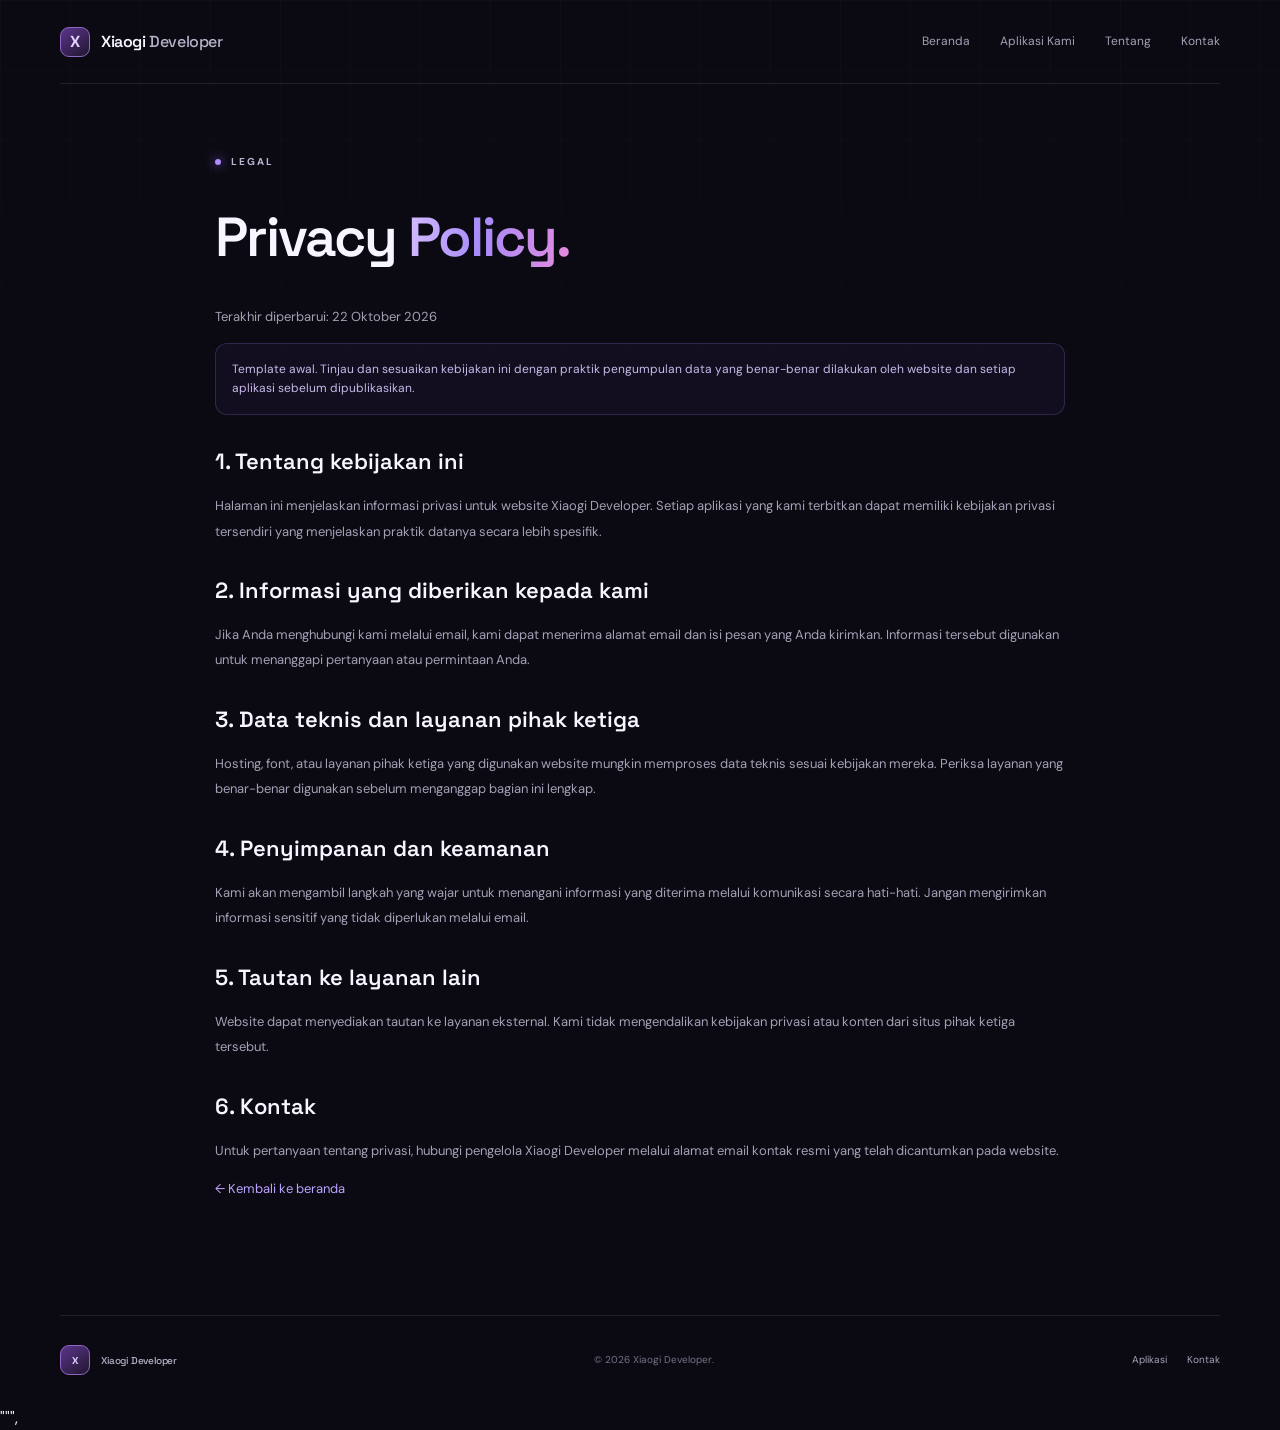
==== privacy.html @ 88ca8ba4 "Add privacy policy page for Xiaogi Developer This file contains the privacy policy for Xiaogi Develo" ====
<!doctype html>
<html lang="id"><head><meta charset="utf-8"><meta name="viewport" content="width=device-width,initial-scale=1"><meta name="theme-color" content="#0b0a12"><title>Privacy Policy — Xiaogi Developer</title><link href="https://fonts.googleapis.com/css2?family=DM+Sans:wght@400;500;600;700&family=Space+Grotesk:wght@400;500;600;700&display=swap" rel="stylesheet"><link rel="stylesheet" href="style.css"><style>.policy{padding:70px 0 100px;max-width:850px}.policy h1{font:600 clamp(38px,5vw,55px)/1.1 "Space Grotesk";letter-spacing:-2px}.policy h2{font:600 22px "Space Grotesk";margin-top:32px}.policy p{font-size:13px;color:var(--muted);line-height:1.95}.notice{padding:16px;border:1px solid #a78bfa33;border-radius:12px;color:#c8b9e9;font-size:12px;background:#8b5cf60f}</style></head>
<body><header class="site-header"><a class="brand" href="index.html"><span class="brand-mark">X</span><span>Xiaogi <b>Developer</b></span></a><nav class="nav-links"><a href="index.html#home">Beranda</a><a href="index.html#apps">Aplikasi Kami</a><a href="index.html#about">Tentang</a><a href="index.html#contact">Kontak</a></nav></header>
<main class="section-wrap policy"><div class="eyebrow"><i></i> LEGAL</div><h1>Privacy <span class="gradient">Policy.</span></h1><p>Terakhir diperbarui: 22 Oktober 2026</p><div class="notice">Template awal. Tinjau dan sesuaikan kebijakan ini dengan praktik pengumpulan data yang benar-benar dilakukan oleh website dan setiap aplikasi sebelum dipublikasikan.</div>
<h2>1. Tentang kebijakan ini</h2><p>Halaman ini menjelaskan informasi privasi untuk website Xiaogi Developer. Setiap aplikasi yang kami terbitkan dapat memiliki kebijakan privasi tersendiri yang menjelaskan praktik datanya secara lebih spesifik.</p>
<h2>2. Informasi yang diberikan kepada kami</h2><p>Jika Anda menghubungi kami melalui email, kami dapat menerima alamat email dan isi pesan yang Anda kirimkan. Informasi tersebut digunakan untuk menanggapi pertanyaan atau permintaan Anda.</p>
<h2>3. Data teknis dan layanan pihak ketiga</h2><p>Hosting, font, atau layanan pihak ketiga yang digunakan website mungkin memproses data teknis sesuai kebijakan mereka. Periksa layanan yang benar-benar digunakan sebelum menganggap bagian ini lengkap.</p>
<h2>4. Penyimpanan dan keamanan</h2><p>Kami akan mengambil langkah yang wajar untuk menangani informasi yang diterima melalui komunikasi secara hati-hati. Jangan mengirimkan informasi sensitif yang tidak diperlukan melalui email.</p>
<h2>5. Tautan ke layanan lain</h2><p>Website dapat menyediakan tautan ke layanan eksternal. Kami tidak mengendalikan kebijakan privasi atau konten dari situs pihak ketiga tersebut.</p>
<h2>6. Kontak</h2><p>Untuk pertanyaan tentang privasi, hubungi pengelola Xiaogi Developer melalui alamat email kontak resmi yang telah dicantumkan pada website.</p><p><a href="index.html" style="color:#bda1ff">← Kembali ke beranda</a></p></main>
<footer class="footer section-wrap"><a class="brand" href="index.html"><span class="brand-mark">X</span><span>Xiaogi <b>Developer</b></span></a><span>© <span id="year"></span> Xiaogi Developer.</span><div><a href="index.html#apps">Aplikasi</a><a href="index.html#contact">Kontak</a></div></footer><script>document.querySelector("#year").textContent=new Date().getFullYear()</script></body></html>""",
---- style.css ----
:root{--bg:#0b0a12;--surface:#14121f;--text:#f7f5ff;--muted:#a5a0b6;--line:rgba(255,255,255,.09);--purple:#a78bfa;--max:1160px}*{box-sizing:border-box}html{scroll-behavior:smooth;scroll-padding-top:90px}body{margin:0;background:var(--bg);color:var(--text);font-family:"DM Sans",sans-serif;line-height:1.6;overflow-x:hidden}body:before{content:"";position:fixed;inset:0;pointer-events:none;z-index:-1;background-image:linear-gradient(rgba(255,255,255,.018) 1px,transparent 1px),linear-gradient(90deg,rgba(255,255,255,.018) 1px,transparent 1px);background-size:70px 70px;mask-image:linear-gradient(#000,transparent 75%)}a{color:inherit;text-decoration:none}.ambient{position:absolute;top:170px;left:-150px;width:320px;height:320px;background:#7938dd;filter:blur(110px);opacity:.18;border-radius:50%;pointer-events:none}.section-wrap,.site-header{width:min(var(--max),calc(100% - 64px));margin:auto}.site-header{height:84px;display:flex;align-items:center;justify-content:space-between;border-bottom:1px solid var(--line);position:relative;z-index:5}.brand{display:flex;align-items:center;gap:11px;font:600 16px "Space Grotesk";letter-spacing:-.4px}.brand b{font-weight:500;color:#b7b1c9}.brand-mark{width:30px;height:30px;border:1px solid #8e66c5;border-radius:9px;background:linear-gradient(145deg,#5b358c,#21172f);display:grid;place-items:center;color:#e3d3ff;font-weight:700}.nav-links{display:flex;gap:30px}.nav-links a,.footer a{font-size:12px;color:var(--muted);transition:color .2s}.nav-links a:hover,.footer a:hover{color:white}.menu-toggle{display:none}.hero{min-height:610px;display:grid;grid-template-columns:1fr 1fr;align-items:center;position:relative;padding-top:38px;padding-bottom:75px}.hero-copy{position:relative;z-index:2}.eyebrow{display:flex;align-items:center;gap:10px;font-size:10px;font-weight:700;letter-spacing:2px;color:#bcb4d0}.eyebrow i,.pill i{width:6px;height:6px;border-radius:50%;background:#b08aff;box-shadow:0 0 12px #9b6bff;display:inline-block}.hero h1,.section-heading h2,.about h2,.contact h2{font-family:"Space Grotesk";font-weight:600;letter-spacing:-2.7px;line-height:1.1}.hero h1{font-size:clamp(43px,5.5vw,69px);margin:27px 0 22px}.gradient{background:linear-gradient(100deg,#d5bdff,#a78bfa 45%,#e58bdd);color:transparent;background-clip:text;-webkit-background-clip:text}.lead{max-width:460px;color:var(--muted);font-size:15px;line-height:1.9}.actions{display:flex;gap:12px;flex-wrap:wrap;margin-top:30px}.button{min-height:46px;padding:0 18px;border-radius:10px;display:inline-flex;align-items:center;justify-content:center;gap:18px;font-size:12px;font-weight:700;transition:transform .2s,box-shadow .2s}.button:hover{transform:translateY(-2px)}.primary{background:linear-gradient(110deg,#8b5cf6,#a65de7);box-shadow:0 8px 30px #8b5cf62e}.quiet{border:1px solid var(--line);color:#d3cede}.footnote{margin-top:35px;color:#777187;font-size:11px}.hero-art{height:430px;position:relative;display:grid;place-items:center}.glow{position:absolute;width:270px;height:270px;background:linear-gradient(135deg,#7d38e8,#c54bc6);filter:blur(90px);opacity:.3;border-radius:50%}.orbit{position:absolute;border:1px solid #be9cff2b;border-radius:50%}.orbit-a{width:410px;height:180px;transform:rotate(-26deg)}.orbit-b{width:350px;height:285px;transform:rotate(48deg);border-color:#e277da24}.main-tile{width:190px;height:210px;border:1px solid #e0ccff66;border-radius:30px;position:relative;display:flex;flex-direction:column;justify-content:space-between;padding:25px;background:linear-gradient(145deg,#996bff54,#1d1630e0 58%,#e268d026);box-shadow:inset 0 1px #ffffff26,0 28px 90px #57289740;transform:rotate(-8deg);z-index:1}.main-tile strong{font:600 86px/1 "Space Grotesk";background:linear-gradient(145deg,#fff,#c7a6ff 55%,#ec8dde);color:transparent;background-clip:text}.main-tile small{font-size:9px;letter-spacing:2px;line-height:1.5;color:#d6c9f5}.main-tile>b{position:absolute;right:22px;top:20px;color:#f1b7ed}.back-card{position:absolute;width:170px;height:210px;border:1px solid #ffffff20;border-radius:22px;background:#ffffff09;backdrop-filter:blur(8px);transform:translate(83px,21px) rotate(13deg);padding:28px 20px}.back-card div{height:5px;width:100%;border-radius:5px;background:#d2beff4d;margin-bottom:10px}.back-card div:nth-child(2){width:55%}.back-card span{display:block;width:65px;height:65px;border-radius:16px;margin-top:28px;background:linear-gradient(135deg,#a78bfa4d,#ec78d72e);border:1px solid #d3b5ff33}.float{position:absolute;padding:10px 14px;border:1px solid #ffffff20;border-radius:12px;background:#13111edb;backdrop-filter:blur(12px);font-size:10px;color:#d5d0e2;z-index:2}.float.top{top:75px;right:0}.float.bottom{bottom:60px;left:0}.spark{position:absolute;bottom:90px;right:45px;color:#e99de2;font-size:28px}.hero-bottom{position:absolute;bottom:20px;left:0;right:0;display:flex;justify-content:space-between;border-top:1px solid var(--line);padding-top:15px;color:#706b80;font-size:9px;letter-spacing:1.3px}.apps{padding-top:95px;padding-bottom:100px}.section-heading{display:flex;align-items:end;justify-content:space-between;gap:40px;margin-bottom:34px}.section-heading h2,.about h2{font-size:clamp(35px,4vw,48px);margin:14px 0 0}.section-heading>p{max-width:360px;color:var(--muted);font-size:13px;line-height:1.8;margin:0 0 4px}.app-grid{display:grid;grid-template-columns:repeat(2,minmax(0,1fr));gap:18px}.app-card{position:relative;min-height:325px;padding:25px 27px 22px;background:linear-gradient(145deg,#191627f2,#100f19f2);border:1px solid var(--line);border-radius:18px;overflow:hidden;transition:transform .25s,border-color .25s}.app-card:before{content:"";position:absolute;width:190px;height:190px;right:-85px;top:55px;border-radius:50%;background:#8b5cf6;filter:blur(80px);opacity:.12}.app-card:hover{transform:translateY(-4px);border-color:#af8bff61}.card-top,.card-bottom{display:flex;align-items:center;justify-content:space-between;gap:12px}.card-top{font-size:9px;letter-spacing:1.4px;color:#9289a9;font-weight:700}.card-top b{font-size:20px;color:#c5a6ff}.card-top .muted{color:#6d667f}.app-icon{width:67px;height:67px;border-radius:20px;margin:28px 0 17px;display:grid;place-items:center;background:linear-gradient(145deg,#a855f7,#ec4899);box-shadow:0 9px 26px #c04adc38;border:1px solid #ffffff3b;position:relative}.app-icon span{font:700 44px "Space Grotesk";color:#fff;text-shadow:0 2px 12px #41005c4d}.placeholder{border:1px dashed #b19ed64a;background:#ffffff06;color:#a89bbf;font-size:28px;box-shadow:none}.app-card h3{font:600 22px "Space Grotesk";letter-spacing:-.6px;margin:0 0 8px}.app-card>p{max-width:390px;min-height:44px;font-size:12px;color:var(--muted);line-height:1.8;margin:0 0 22px}.card-bottom{padding-top:16px;border-top:1px solid var(--line)}.pill{display:inline-flex;align-items:center;gap:7px;border:1px solid #a78bfa2b;border-radius:99px;padding:6px 9px;font-size:10px;color:#c4b4e8}.pill i{width:5px;height:5px}.muted-pill{color:#858095;border-color:var(--line)}.muted-pill i{background:#6f697d;box-shadow:none}.card-bottom>a{font-size:11px;font-weight:700;color:#c5a6ff;white-space:nowrap}.disabled{font-size:11px;color:#706a7e}.apps-note{font-size:11px;color:#777187;margin-top:22px}.apps-note:first-letter{color:#bd99ff}.about{border-top:1px solid var(--line);border-bottom:1px solid var(--line);padding-top:100px;padding-bottom:100px;display:grid;grid-template-columns:.8fr 1.2fr;gap:75px;align-items:center}.orb{width:min(100%,350px);aspect-ratio:1;border-radius:50%;display:grid;place-items:center;margin:auto;position:relative;background:radial-gradient(circle at 35% 28%,#b97cff47,#5a2f8d1a 38%,transparent 70%)}.orb:before,.orb:after{content:"";position:absolute;inset:10%;border:1px solid #b389ff33;border-radius:50%;transform:rotate(-24deg) scaleY(.5)}.orb:after{inset:0;transform:rotate(55deg) scaleY(.65);border-color:#ec78d729}.orb div{width:135px;height:135px;border:1px solid #ceaaff66;border-radius:36px;display:grid;place-items:center;font:600 76px "Space Grotesk";background:linear-gradient(145deg,#a070ff40,#221735e6);box-shadow:0 0 75px #8f52dc2e;transform:rotate(-8deg)}.orb span{color:#e18bdc}.about h2{max-width:570px;margin-bottom:22px}.about-copy>p{max-width:590px;font-size:13px;color:var(--muted);line-height:2}.principles{display:grid;grid-template-columns:1fr 1fr;gap:24px;margin-top:30px}.principles>div{display:flex;gap:12px}.principles>div>b{font:11px "Space Grotesk";color:#bd9dff;padding-top:3px}.principles strong,.principles small{display:block}.principles strong{font-size:12px}.principles small{color:#827b94;font-size:10px;line-height:1.7;margin-top:5px}.contact{padding-top:90px;padding-bottom:90px}.contact-box{position:relative;overflow:hidden;border:1px solid #a78bfa33;border-radius:22px;padding:52px 58px;background:linear-gradient(110deg,#2a1c65b8,#13101de0 64%)}.contact h2{font-size:clamp(36px,4.5vw,54px);margin:17px 0;position:relative}.contact p{font-size:13px;color:var(--muted);margin-bottom:25px}.footer{min-height:90px;border-top:1px solid var(--line);display:flex;align-items:center;justify-content:space-between;gap:20px}.footer>span{font-size:10px;color:#777187}.footer>div{display:flex;gap:20px}.footer a{font-size:10px}.reveal{opacity:0;transform:translateY(15px);transition:opacity .7s,transform .7s}.reveal.visible{opacity:1;transform:none}@media(max-width:850px){.section-wrap,.site-header{width:calc(100% - 40px)}.hero{grid-template-columns:1fr .85fr;min-height:560px}.hero h1{font-size:clamp(39px,6vw,55px)}.hero-art{transform:scale(.83);margin-inline:-30px}.section-heading{align-items:start;flex-direction:column;gap:15px}.section-heading>p{max-width:520px}.about{gap:35px;grid-template-columns:.7fr 1.3fr}.orb{width:250px}.orb div{width:110px;height:110px;font-size:60px}.principles{grid-template-columns:1fr;gap:15px}.footer{flex-wrap:wrap;padding-block:20px}.footer>span{order:3;width:100%}}@media(max-width:620px){.section-wrap,.site-header{width:calc(100% - 36px)}.site-header{height:72px}.brand{font-size:14px}.menu-toggle{display:flex;flex-direction:column;gap:5px;padding:10px;background:none;border:0}.menu-toggle span{width:22px;height:2px;background:#ddd4ef;border-radius:2px}.nav-links{position:absolute;top:62px;left:0;right:0;display:none;flex-direction:column;gap:0;padding:8px;border:1px solid var(--line);border-radius:14px;background:#110f1bf7}.nav-links.open{display:flex}.nav-links a{padding:12px;border-radius:8px}.hero{display:flex;flex-direction:column;align-items:stretch;padding-top:65px;padding-bottom:70px;min-height:0}.hero h1{font-size:clamp(43px,12vw,59px);letter-spacing:-2.4px}.lead{font-size:14px}.hero-art{height:320px;transform:scale(.82);margin:-3px -28px}.hero-bottom{font-size:8px;letter-spacing:.6px;gap:10px}.hero-bottom span:last-child{text-align:right}.apps{padding-top:70px;padding-bottom:75px}.section-heading h2,.about h2{font-size:39px;letter-spacing:-1.8px}.app-grid{grid-template-columns:1fr}.app-card{padding:23px;min-height:310px}.app-card>p{min-height:0}.about{padding-top:70px;padding-bottom:70px;grid-template-columns:1fr;gap:25px}.orb{width:230px}.principles{grid-template-columns:1fr 1fr;gap:14px}.contact{padding-block:60px}.contact-box{padding:35px 25px}.contact h2{font-size:40px;letter-spacing:-1.8px}.footer{gap:17px}.footer>div{gap:14px}}@media(prefers-reduced-motion:reduce){*,*:before,*:after{scroll-behavior:auto!important;transition:none!important}.reveal{opacity:1;transform:none}}
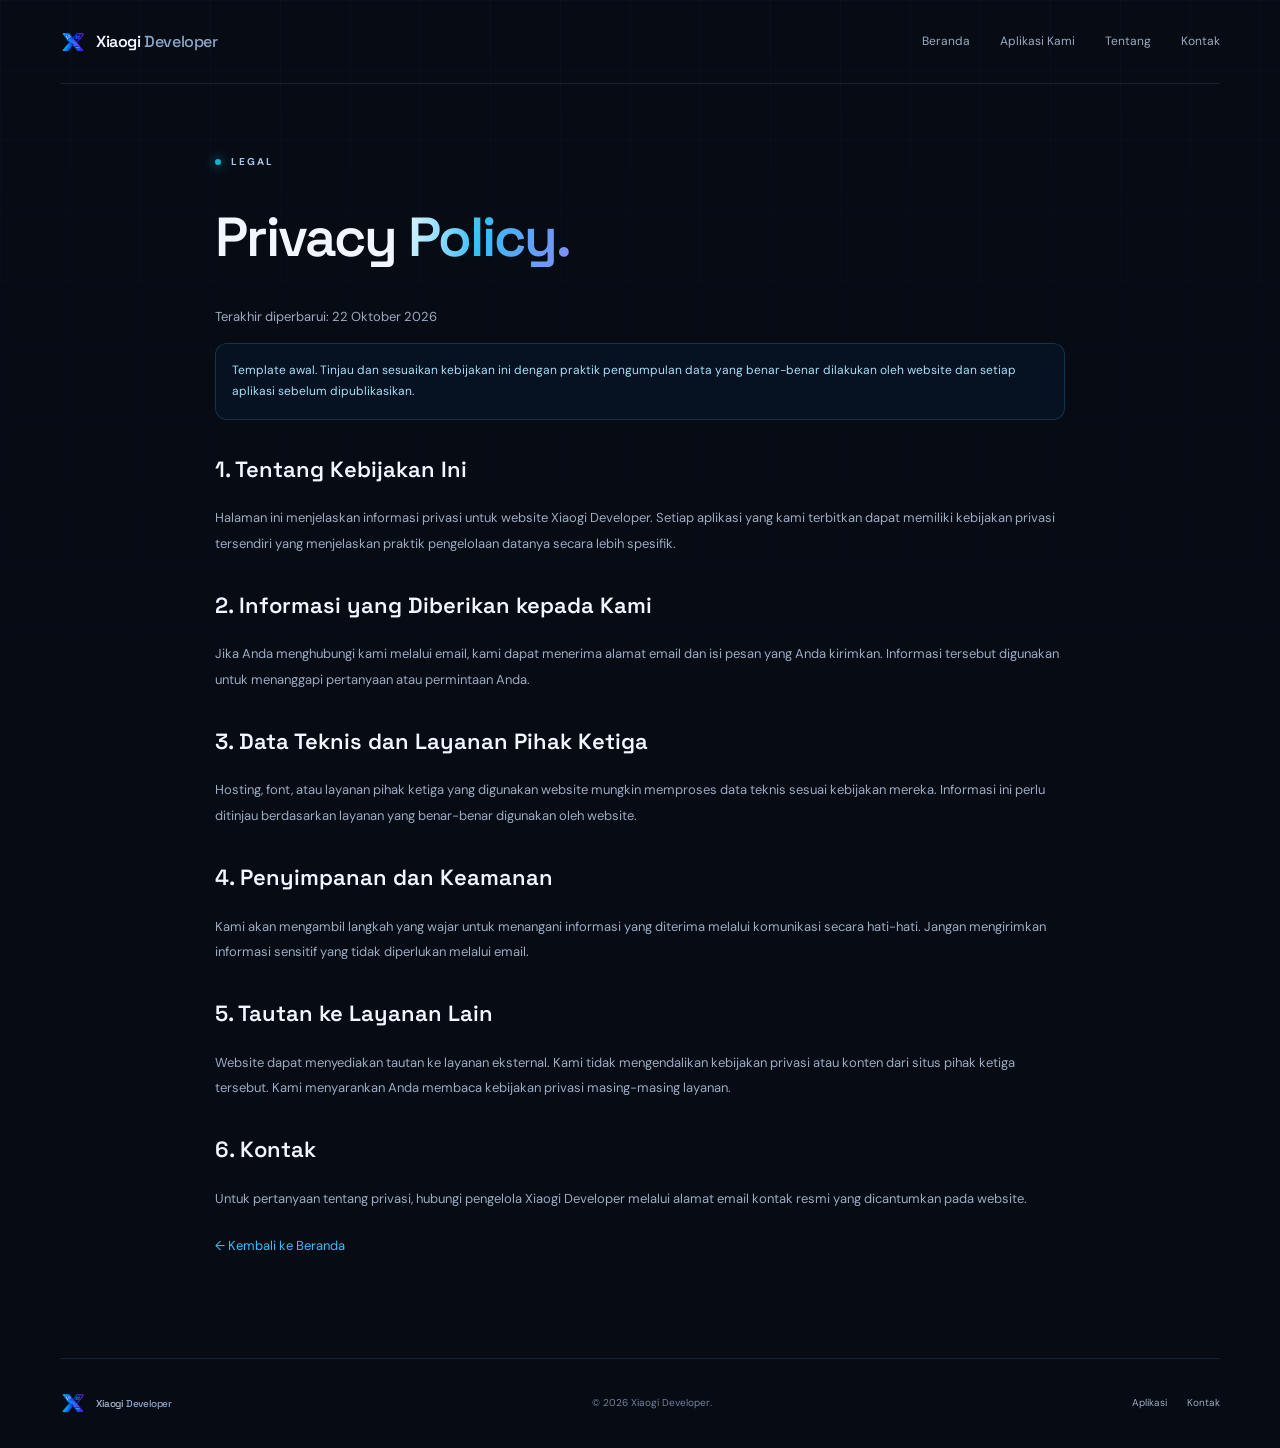
==== commit 6daa3b45: "Update privacy.html" ====
--- a/privacy.html
+++ b/privacy.html
@@ -1,11 +1,227 @@
 <!doctype html>
-<html lang="id"><head><meta charset="utf-8"><meta name="viewport" content="width=device-width,initial-scale=1"><meta name="theme-color" content="#0b0a12"><title>Privacy Policy — Xiaogi Developer</title><link href="https://fonts.googleapis.com/css2?family=DM+Sans:wght@400;500;600;700&family=Space+Grotesk:wght@400;500;600;700&display=swap" rel="stylesheet"><link rel="stylesheet" href="style.css"><style>.policy{padding:70px 0 100px;max-width:850px}.policy h1{font:600 clamp(38px,5vw,55px)/1.1 "Space Grotesk";letter-spacing:-2px}.policy h2{font:600 22px "Space Grotesk";margin-top:32px}.policy p{font-size:13px;color:var(--muted);line-height:1.95}.notice{padding:16px;border:1px solid #a78bfa33;border-radius:12px;color:#c8b9e9;font-size:12px;background:#8b5cf60f}</style></head>
-<body><header class="site-header"><a class="brand" href="index.html"><span class="brand-mark">X</span><span>Xiaogi <b>Developer</b></span></a><nav class="nav-links"><a href="index.html#home">Beranda</a><a href="index.html#apps">Aplikasi Kami</a><a href="index.html#about">Tentang</a><a href="index.html#contact">Kontak</a></nav></header>
-<main class="section-wrap policy"><div class="eyebrow"><i></i> LEGAL</div><h1>Privacy <span class="gradient">Policy.</span></h1><p>Terakhir diperbarui: 22 Oktober 2026</p><div class="notice">Template awal. Tinjau dan sesuaikan kebijakan ini dengan praktik pengumpulan data yang benar-benar dilakukan oleh website dan setiap aplikasi sebelum dipublikasikan.</div>
-<h2>1. Tentang kebijakan ini</h2><p>Halaman ini menjelaskan informasi privasi untuk website Xiaogi Developer. Setiap aplikasi yang kami terbitkan dapat memiliki kebijakan privasi tersendiri yang menjelaskan praktik datanya secara lebih spesifik.</p>
-<h2>2. Informasi yang diberikan kepada kami</h2><p>Jika Anda menghubungi kami melalui email, kami dapat menerima alamat email dan isi pesan yang Anda kirimkan. Informasi tersebut digunakan untuk menanggapi pertanyaan atau permintaan Anda.</p>
-<h2>3. Data teknis dan layanan pihak ketiga</h2><p>Hosting, font, atau layanan pihak ketiga yang digunakan website mungkin memproses data teknis sesuai kebijakan mereka. Periksa layanan yang benar-benar digunakan sebelum menganggap bagian ini lengkap.</p>
-<h2>4. Penyimpanan dan keamanan</h2><p>Kami akan mengambil langkah yang wajar untuk menangani informasi yang diterima melalui komunikasi secara hati-hati. Jangan mengirimkan informasi sensitif yang tidak diperlukan melalui email.</p>
-<h2>5. Tautan ke layanan lain</h2><p>Website dapat menyediakan tautan ke layanan eksternal. Kami tidak mengendalikan kebijakan privasi atau konten dari situs pihak ketiga tersebut.</p>
-<h2>6. Kontak</h2><p>Untuk pertanyaan tentang privasi, hubungi pengelola Xiaogi Developer melalui alamat email kontak resmi yang telah dicantumkan pada website.</p><p><a href="index.html" style="color:#bda1ff">← Kembali ke beranda</a></p></main>
-<footer class="footer section-wrap"><a class="brand" href="index.html"><span class="brand-mark">X</span><span>Xiaogi <b>Developer</b></span></a><span>© <span id="year"></span> Xiaogi Developer.</span><div><a href="index.html#apps">Aplikasi</a><a href="index.html#contact">Kontak</a></div></footer><script>document.querySelector("#year").textContent=new Date().getFullYear()</script></body></html>""",
+<html lang="id">
+<head>
+  <meta charset="utf-8">
+  <meta name="viewport" content="width=device-width, initial-scale=1">
+  <meta name="theme-color" content="#070b14">
+
+  <meta name="description" content="Kebijakan privasi website Xiaogi Developer dan informasi mengenai pengelolaan data pengguna.">
+
+  <title>Privacy Policy — Xiaogi Developer</title>
+
+  <link
+    href="https://fonts.googleapis.com/css2?family=DM+Sans:wght@400;500;600;700&family=Space+Grotesk:wght@400;500;600;700&display=swap"
+    rel="stylesheet"
+  >
+
+  <link rel="stylesheet" href="style.css">
+
+  <style>
+    /* =========================
+       PRIVACY POLICY
+    ========================= */
+
+    .policy {
+      padding: 70px 0 100px;
+      max-width: 850px;
+    }
+
+    .policy h1 {
+      font-family: "Space Grotesk", sans-serif;
+      font-weight: 600;
+      font-size: clamp(38px, 5vw, 55px);
+      line-height: 1.1;
+      letter-spacing: -2px;
+    }
+
+    .policy h2 {
+      font-family: "Space Grotesk", sans-serif;
+      font-size: 22px;
+      font-weight: 600;
+      margin-top: 32px;
+    }
+
+    .policy p {
+      font-size: 13px;
+      color: var(--muted);
+      line-height: 1.95;
+    }
+
+    .policy .notice {
+      padding: 16px;
+      border: 1px solid rgba(56, 189, 248, .2);
+      border-radius: 12px;
+      color: #a5dff5;
+      font-size: 12px;
+      line-height: 1.8;
+      background: rgba(8, 120, 249, .06);
+    }
+
+    .policy .back-link {
+      display: inline-block;
+      margin-top: 12px;
+      color: #38bdf8;
+      text-decoration: none;
+      font-size: 13px;
+      transition: color .2s ease;
+    }
+
+    .policy .back-link:hover {
+      color: #7dd3fc;
+    }
+
+    /* LOGO XIAOGI */
+
+    .brand img {
+      display: block;
+      width: 44px;
+      height: 44px;
+      object-fit: contain;
+      border-radius: 12px;
+      flex-shrink: 0;
+    }
+
+    @media (max-width: 600px) {
+      .policy {
+        padding: 45px 0 70px;
+      }
+
+      .policy h1 {
+        letter-spacing: -1.5px;
+      }
+
+      .policy h2 {
+        font-size: 19px;
+      }
+    }
+  </style>
+</head>
+
+<body>
+
+  <!-- HEADER -->
+
+  <header class="site-header">
+
+    <a class="brand" href="index.html">
+      <img src="images/Logo_X.png" alt="Logo Xiaogi Developer">
+      <span>Xiaogi <b>Developer</b></span>
+    </a>
+
+    <nav class="nav-links">
+      <a href="index.html#home">Beranda</a>
+      <a href="index.html#apps">Aplikasi Kami</a>
+      <a href="index.html#about">Tentang</a>
+      <a href="index.html#contact">Kontak</a>
+    </nav>
+
+  </header>
+
+  <!-- KONTEN PRIVACY POLICY -->
+
+  <main class="section-wrap policy">
+
+    <div class="eyebrow">
+      <i></i> LEGAL
+    </div>
+
+    <h1>
+      Privacy <span class="gradient">Policy.</span>
+    </h1>
+
+    <p>
+      Terakhir diperbarui: 22 Oktober 2026
+    </p>
+
+    <div class="notice">
+      Template awal. Tinjau dan sesuaikan kebijakan ini dengan
+      praktik pengumpulan data yang benar-benar dilakukan oleh
+      website dan setiap aplikasi sebelum dipublikasikan.
+    </div>
+
+    <h2>1. Tentang Kebijakan Ini</h2>
+
+    <p>
+      Halaman ini menjelaskan informasi privasi untuk website
+      Xiaogi Developer. Setiap aplikasi yang kami terbitkan
+      dapat memiliki kebijakan privasi tersendiri yang menjelaskan
+      praktik pengelolaan datanya secara lebih spesifik.
+    </p>
+
+    <h2>2. Informasi yang Diberikan kepada Kami</h2>
+
+    <p>
+      Jika Anda menghubungi kami melalui email, kami dapat menerima
+      alamat email dan isi pesan yang Anda kirimkan. Informasi
+      tersebut digunakan untuk menanggapi pertanyaan atau permintaan
+      Anda.
+    </p>
+
+    <h2>3. Data Teknis dan Layanan Pihak Ketiga</h2>
+
+    <p>
+      Hosting, font, atau layanan pihak ketiga yang digunakan
+      website mungkin memproses data teknis sesuai kebijakan mereka.
+      Informasi ini perlu ditinjau berdasarkan layanan yang benar-benar
+      digunakan oleh website.
+    </p>
+
+    <h2>4. Penyimpanan dan Keamanan</h2>
+
+    <p>
+      Kami akan mengambil langkah yang wajar untuk menangani
+      informasi yang diterima melalui komunikasi secara hati-hati.
+      Jangan mengirimkan informasi sensitif yang tidak diperlukan
+      melalui email.
+    </p>
+
+    <h2>5. Tautan ke Layanan Lain</h2>
+
+    <p>
+      Website dapat menyediakan tautan ke layanan eksternal.
+      Kami tidak mengendalikan kebijakan privasi atau konten
+      dari situs pihak ketiga tersebut. Kami menyarankan Anda
+      membaca kebijakan privasi masing-masing layanan.
+    </p>
+
+    <h2>6. Kontak</h2>
+
+    <p>
+      Untuk pertanyaan tentang privasi, hubungi pengelola
+      Xiaogi Developer melalui alamat email kontak resmi yang
+      dicantumkan pada website.
+    </p>
+
+    <a class="back-link" href="index.html">
+      ← Kembali ke Beranda
+    </a>
+
+  </main>
+
+  <!-- FOOTER -->
+
+  <footer class="footer section-wrap">
+
+    <a class="brand" href="index.html">
+      <img src="images/Logo_X.png" alt="Logo Xiaogi Developer">
+      <span>Xiaogi <b>Developer</b></span>
+    </a>
+
+    <span>
+      © <span id="year"></span> Xiaogi Developer.
+    </span>
+
+    <div>
+      <a href="index.html#apps">Aplikasi</a>
+      <a href="index.html#contact">Kontak</a>
+    </div>
+
+  </footer>
+
+  <script>
+    document.querySelector("#year").textContent =
+      new Date().getFullYear();
+  </script>
+
+</body>
+</html>
--- a/style.css
+++ b/style.css
@@ -1 +1,1109 @@
-:root{--bg:#0b0a12;--surface:#14121f;--text:#f7f5ff;--muted:#a5a0b6;--line:rgba(255,255,255,.09);--purple:#a78bfa;--max:1160px}*{box-sizing:border-box}html{scroll-behavior:smooth;scroll-padding-top:90px}body{margin:0;background:var(--bg);color:var(--text);font-family:"DM Sans",sans-serif;line-height:1.6;overflow-x:hidden}body:before{content:"";position:fixed;inset:0;pointer-events:none;z-index:-1;background-image:linear-gradient(rgba(255,255,255,.018) 1px,transparent 1px),linear-gradient(90deg,rgba(255,255,255,.018) 1px,transparent 1px);background-size:70px 70px;mask-image:linear-gradient(#000,transparent 75%)}a{color:inherit;text-decoration:none}.ambient{position:absolute;top:170px;left:-150px;width:320px;height:320px;background:#7938dd;filter:blur(110px);opacity:.18;border-radius:50%;pointer-events:none}.section-wrap,.site-header{width:min(var(--max),calc(100% - 64px));margin:auto}.site-header{height:84px;display:flex;align-items:center;justify-content:space-between;border-bottom:1px solid var(--line);position:relative;z-index:5}.brand{display:flex;align-items:center;gap:11px;font:600 16px "Space Grotesk";letter-spacing:-.4px}.brand b{font-weight:500;color:#b7b1c9}.brand-mark{width:30px;height:30px;border:1px solid #8e66c5;border-radius:9px;background:linear-gradient(145deg,#5b358c,#21172f);display:grid;place-items:center;color:#e3d3ff;font-weight:700}.nav-links{display:flex;gap:30px}.nav-links a,.footer a{font-size:12px;color:var(--muted);transition:color .2s}.nav-links a:hover,.footer a:hover{color:white}.menu-toggle{display:none}.hero{min-height:610px;display:grid;grid-template-columns:1fr 1fr;align-items:center;position:relative;padding-top:38px;padding-bottom:75px}.hero-copy{position:relative;z-index:2}.eyebrow{display:flex;align-items:center;gap:10px;font-size:10px;font-weight:700;letter-spacing:2px;color:#bcb4d0}.eyebrow i,.pill i{width:6px;height:6px;border-radius:50%;background:#b08aff;box-shadow:0 0 12px #9b6bff;display:inline-block}.hero h1,.section-heading h2,.about h2,.contact h2{font-family:"Space Grotesk";font-weight:600;letter-spacing:-2.7px;line-height:1.1}.hero h1{font-size:clamp(43px,5.5vw,69px);margin:27px 0 22px}.gradient{background:linear-gradient(100deg,#d5bdff,#a78bfa 45%,#e58bdd);color:transparent;background-clip:text;-webkit-background-clip:text}.lead{max-width:460px;color:var(--muted);font-size:15px;line-height:1.9}.actions{display:flex;gap:12px;flex-wrap:wrap;margin-top:30px}.button{min-height:46px;padding:0 18px;border-radius:10px;display:inline-flex;align-items:center;justify-content:center;gap:18px;font-size:12px;font-weight:700;transition:transform .2s,box-shadow .2s}.button:hover{transform:translateY(-2px)}.primary{background:linear-gradient(110deg,#8b5cf6,#a65de7);box-shadow:0 8px 30px #8b5cf62e}.quiet{border:1px solid var(--line);color:#d3cede}.footnote{margin-top:35px;color:#777187;font-size:11px}.hero-art{height:430px;position:relative;display:grid;place-items:center}.glow{position:absolute;width:270px;height:270px;background:linear-gradient(135deg,#7d38e8,#c54bc6);filter:blur(90px);opacity:.3;border-radius:50%}.orbit{position:absolute;border:1px solid #be9cff2b;border-radius:50%}.orbit-a{width:410px;height:180px;transform:rotate(-26deg)}.orbit-b{width:350px;height:285px;transform:rotate(48deg);border-color:#e277da24}.main-tile{width:190px;height:210px;border:1px solid #e0ccff66;border-radius:30px;position:relative;display:flex;flex-direction:column;justify-content:space-between;padding:25px;background:linear-gradient(145deg,#996bff54,#1d1630e0 58%,#e268d026);box-shadow:inset 0 1px #ffffff26,0 28px 90px #57289740;transform:rotate(-8deg);z-index:1}.main-tile strong{font:600 86px/1 "Space Grotesk";background:linear-gradient(145deg,#fff,#c7a6ff 55%,#ec8dde);color:transparent;background-clip:text}.main-tile small{font-size:9px;letter-spacing:2px;line-height:1.5;color:#d6c9f5}.main-tile>b{position:absolute;right:22px;top:20px;color:#f1b7ed}.back-card{position:absolute;width:170px;height:210px;border:1px solid #ffffff20;border-radius:22px;background:#ffffff09;backdrop-filter:blur(8px);transform:translate(83px,21px) rotate(13deg);padding:28px 20px}.back-card div{height:5px;width:100%;border-radius:5px;background:#d2beff4d;margin-bottom:10px}.back-card div:nth-child(2){width:55%}.back-card span{display:block;width:65px;height:65px;border-radius:16px;margin-top:28px;background:linear-gradient(135deg,#a78bfa4d,#ec78d72e);border:1px solid #d3b5ff33}.float{position:absolute;padding:10px 14px;border:1px solid #ffffff20;border-radius:12px;background:#13111edb;backdrop-filter:blur(12px);font-size:10px;color:#d5d0e2;z-index:2}.float.top{top:75px;right:0}.float.bottom{bottom:60px;left:0}.spark{position:absolute;bottom:90px;right:45px;color:#e99de2;font-size:28px}.hero-bottom{position:absolute;bottom:20px;left:0;right:0;display:flex;justify-content:space-between;border-top:1px solid var(--line);padding-top:15px;color:#706b80;font-size:9px;letter-spacing:1.3px}.apps{padding-top:95px;padding-bottom:100px}.section-heading{display:flex;align-items:end;justify-content:space-between;gap:40px;margin-bottom:34px}.section-heading h2,.about h2{font-size:clamp(35px,4vw,48px);margin:14px 0 0}.section-heading>p{max-width:360px;color:var(--muted);font-size:13px;line-height:1.8;margin:0 0 4px}.app-grid{display:grid;grid-template-columns:repeat(2,minmax(0,1fr));gap:18px}.app-card{position:relative;min-height:325px;padding:25px 27px 22px;background:linear-gradient(145deg,#191627f2,#100f19f2);border:1px solid var(--line);border-radius:18px;overflow:hidden;transition:transform .25s,border-color .25s}.app-card:before{content:"";position:absolute;width:190px;height:190px;right:-85px;top:55px;border-radius:50%;background:#8b5cf6;filter:blur(80px);opacity:.12}.app-card:hover{transform:translateY(-4px);border-color:#af8bff61}.card-top,.card-bottom{display:flex;align-items:center;justify-content:space-between;gap:12px}.card-top{font-size:9px;letter-spacing:1.4px;color:#9289a9;font-weight:700}.card-top b{font-size:20px;color:#c5a6ff}.card-top .muted{color:#6d667f}.app-icon{width:67px;height:67px;border-radius:20px;margin:28px 0 17px;display:grid;place-items:center;background:linear-gradient(145deg,#a855f7,#ec4899);box-shadow:0 9px 26px #c04adc38;border:1px solid #ffffff3b;position:relative}.app-icon span{font:700 44px "Space Grotesk";color:#fff;text-shadow:0 2px 12px #41005c4d}.placeholder{border:1px dashed #b19ed64a;background:#ffffff06;color:#a89bbf;font-size:28px;box-shadow:none}.app-card h3{font:600 22px "Space Grotesk";letter-spacing:-.6px;margin:0 0 8px}.app-card>p{max-width:390px;min-height:44px;font-size:12px;color:var(--muted);line-height:1.8;margin:0 0 22px}.card-bottom{padding-top:16px;border-top:1px solid var(--line)}.pill{display:inline-flex;align-items:center;gap:7px;border:1px solid #a78bfa2b;border-radius:99px;padding:6px 9px;font-size:10px;color:#c4b4e8}.pill i{width:5px;height:5px}.muted-pill{color:#858095;border-color:var(--line)}.muted-pill i{background:#6f697d;box-shadow:none}.card-bottom>a{font-size:11px;font-weight:700;color:#c5a6ff;white-space:nowrap}.disabled{font-size:11px;color:#706a7e}.apps-note{font-size:11px;color:#777187;margin-top:22px}.apps-note:first-letter{color:#bd99ff}.about{border-top:1px solid var(--line);border-bottom:1px solid var(--line);padding-top:100px;padding-bottom:100px;display:grid;grid-template-columns:.8fr 1.2fr;gap:75px;align-items:center}.orb{width:min(100%,350px);aspect-ratio:1;border-radius:50%;display:grid;place-items:center;margin:auto;position:relative;background:radial-gradient(circle at 35% 28%,#b97cff47,#5a2f8d1a 38%,transparent 70%)}.orb:before,.orb:after{content:"";position:absolute;inset:10%;border:1px solid #b389ff33;border-radius:50%;transform:rotate(-24deg) scaleY(.5)}.orb:after{inset:0;transform:rotate(55deg) scaleY(.65);border-color:#ec78d729}.orb div{width:135px;height:135px;border:1px solid #ceaaff66;border-radius:36px;display:grid;place-items:center;font:600 76px "Space Grotesk";background:linear-gradient(145deg,#a070ff40,#221735e6);box-shadow:0 0 75px #8f52dc2e;transform:rotate(-8deg)}.orb span{color:#e18bdc}.about h2{max-width:570px;margin-bottom:22px}.about-copy>p{max-width:590px;font-size:13px;color:var(--muted);line-height:2}.principles{display:grid;grid-template-columns:1fr 1fr;gap:24px;margin-top:30px}.principles>div{display:flex;gap:12px}.principles>div>b{font:11px "Space Grotesk";color:#bd9dff;padding-top:3px}.principles strong,.principles small{display:block}.principles strong{font-size:12px}.principles small{color:#827b94;font-size:10px;line-height:1.7;margin-top:5px}.contact{padding-top:90px;padding-bottom:90px}.contact-box{position:relative;overflow:hidden;border:1px solid #a78bfa33;border-radius:22px;padding:52px 58px;background:linear-gradient(110deg,#2a1c65b8,#13101de0 64%)}.contact h2{font-size:clamp(36px,4.5vw,54px);margin:17px 0;position:relative}.contact p{font-size:13px;color:var(--muted);margin-bottom:25px}.footer{min-height:90px;border-top:1px solid var(--line);display:flex;align-items:center;justify-content:space-between;gap:20px}.footer>span{font-size:10px;color:#777187}.footer>div{display:flex;gap:20px}.footer a{font-size:10px}.reveal{opacity:0;transform:translateY(15px);transition:opacity .7s,transform .7s}.reveal.visible{opacity:1;transform:none}@media(max-width:850px){.section-wrap,.site-header{width:calc(100% - 40px)}.hero{grid-template-columns:1fr .85fr;min-height:560px}.hero h1{font-size:clamp(39px,6vw,55px)}.hero-art{transform:scale(.83);margin-inline:-30px}.section-heading{align-items:start;flex-direction:column;gap:15px}.section-heading>p{max-width:520px}.about{gap:35px;grid-template-columns:.7fr 1.3fr}.orb{width:250px}.orb div{width:110px;height:110px;font-size:60px}.principles{grid-template-columns:1fr;gap:15px}.footer{flex-wrap:wrap;padding-block:20px}.footer>span{order:3;width:100%}}@media(max-width:620px){.section-wrap,.site-header{width:calc(100% - 36px)}.site-header{height:72px}.brand{font-size:14px}.menu-toggle{display:flex;flex-direction:column;gap:5px;padding:10px;background:none;border:0}.menu-toggle span{width:22px;height:2px;background:#ddd4ef;border-radius:2px}.nav-links{position:absolute;top:62px;left:0;right:0;display:none;flex-direction:column;gap:0;padding:8px;border:1px solid var(--line);border-radius:14px;background:#110f1bf7}.nav-links.open{display:flex}.nav-links a{padding:12px;border-radius:8px}.hero{display:flex;flex-direction:column;align-items:stretch;padding-top:65px;padding-bottom:70px;min-height:0}.hero h1{font-size:clamp(43px,12vw,59px);letter-spacing:-2.4px}.lead{font-size:14px}.hero-art{height:320px;transform:scale(.82);margin:-3px -28px}.hero-bottom{font-size:8px;letter-spacing:.6px;gap:10px}.hero-bottom span:last-child{text-align:right}.apps{padding-top:70px;padding-bottom:75px}.section-heading h2,.about h2{font-size:39px;letter-spacing:-1.8px}.app-grid{grid-template-columns:1fr}.app-card{padding:23px;min-height:310px}.app-card>p{min-height:0}.about{padding-top:70px;padding-bottom:70px;grid-template-columns:1fr;gap:25px}.orb{width:230px}.principles{grid-template-columns:1fr 1fr;gap:14px}.contact{padding-block:60px}.contact-box{padding:35px 25px}.contact h2{font-size:40px;letter-spacing:-1.8px}.footer{gap:17px}.footer>div{gap:14px}}@media(prefers-reduced-motion:reduce){*,*:before,*:after{scroll-behavior:auto!important;transition:none!important}.reveal{opacity:1;transform:none}}
+
+/* ==========================================
+   XIAOGI DEVELOPER
+   BLUE TECHNOLOGY THEME
+========================================== */
+
+:root {
+  --bg: #070b14;
+  --surface: #0e1626;
+  --surface-light: #111e32;
+  --text: #f0f7ff;
+  --muted: #9aabc2;
+  --line: rgba(120, 180, 255, .14);
+  --blue: #0878f9;
+  --cyan: #06b6d4;
+  --indigo: #818cf8;
+  --max: 1160px;
+}
+
+* {
+  box-sizing: border-box;
+}
+
+html {
+  scroll-behavior: smooth;
+  scroll-padding-top: 90px;
+}
+
+body {
+  margin: 0;
+  background: var(--bg);
+  color: var(--text);
+  font-family: "DM Sans", sans-serif;
+  line-height: 1.6;
+  overflow-x: hidden;
+}
+
+body:before {
+  content: "";
+  position: fixed;
+  inset: 0;
+  pointer-events: none;
+  z-index: -1;
+  background-image:
+    linear-gradient(rgba(80, 170, 255, .035) 1px, transparent 1px),
+    linear-gradient(90deg, rgba(80, 170, 255, .035) 1px, transparent 1px);
+  background-size: 70px 70px;
+  mask-image: linear-gradient(#000, transparent 75%);
+}
+
+a {
+  color: inherit;
+  text-decoration: none;
+}
+
+.ambient {
+  position: absolute;
+  top: 170px;
+  left: -150px;
+  width: 320px;
+  height: 320px;
+  background: #0878f9;
+  filter: blur(110px);
+  opacity: .2;
+  border-radius: 50%;
+  pointer-events: none;
+}
+
+.section-wrap,
+.site-header {
+  width: min(var(--max), calc(100% - 64px));
+  margin: auto;
+}
+
+/* HEADER */
+
+.site-header {
+  height: 84px;
+  display: flex;
+  align-items: center;
+  justify-content: space-between;
+  border-bottom: 1px solid var(--line);
+  position: relative;
+  z-index: 5;
+}
+
+.brand {
+  display: flex;
+  align-items: center;
+  gap: 10px;
+  font: 600 16px "Space Grotesk", sans-serif;
+  letter-spacing: -.4px;
+}
+
+.brand img {
+  width: 26px;
+  height: 26px;
+  max-width: 26px;
+  max-height: 26px;
+  display: block;
+  object-fit: contain;
+  flex: 0 0 26px;
+}
+
+.brand b {
+  font-weight: 500;
+  color: #8ba8c9;
+}
+
+.brand-mark {
+  width: 30px;
+  height: 30px;
+  border: 1px solid #38bdf8;
+  border-radius: 9px;
+  background: linear-gradient(145deg, #1266d5, #07172b);
+  display: grid;
+  place-items: center;
+  color: #e0f7ff;
+  font-weight: 700;
+}
+
+.nav-links {
+  display: flex;
+  gap: 30px;
+}
+
+.nav-links a,
+.footer a {
+  font-size: 12px;
+  color: var(--muted);
+  transition: color .2s;
+}
+
+.nav-links a:hover,
+.footer a:hover {
+  color: #67e8f9;
+}
+
+.menu-toggle {
+  display: none;
+}
+
+/* GENERAL TEXT */
+
+.eyebrow {
+  display: flex;
+  align-items: center;
+  gap: 10px;
+  font-size: 10px;
+  font-weight: 700;
+  letter-spacing: 2px;
+  color: #a8c5e8;
+}
+
+.eyebrow i,
+.pill i {
+  width: 6px;
+  height: 6px;
+  border-radius: 50%;
+  background: var(--cyan);
+  box-shadow: 0 0 12px var(--cyan);
+  display: inline-block;
+}
+
+.gradient {
+  background: linear-gradient(
+    100deg,
+    #e0f7ff,
+    #38bdf8 45%,
+    #818cf8
+  );
+  color: transparent;
+  background-clip: text;
+  -webkit-background-clip: text;
+}
+
+.hero h1,
+.section-heading h2,
+.about h2,
+.contact h2 {
+  font-family: "Space Grotesk", sans-serif;
+  font-weight: 600;
+  letter-spacing: -2.7px;
+  line-height: 1.1;
+}
+
+/* HERO */
+
+.hero {
+  min-height: 610px;
+  display: grid;
+  grid-template-columns: 1fr 1fr;
+  align-items: center;
+  position: relative;
+  padding-top: 38px;
+  padding-bottom: 75px;
+}
+
+.hero-copy {
+  position: relative;
+  z-index: 2;
+}
+
+.hero h1 {
+  font-size: clamp(43px, 5.5vw, 69px);
+  margin: 27px 0 22px;
+}
+
+.lead {
+  max-width: 460px;
+  color: var(--muted);
+  font-size: 15px;
+  line-height: 1.9;
+}
+
+.actions {
+  display: flex;
+  gap: 12px;
+  flex-wrap: wrap;
+  margin-top: 30px;
+}
+
+.button {
+  min-height: 46px;
+  padding: 0 18px;
+  border-radius: 10px;
+  display: inline-flex;
+  align-items: center;
+  justify-content: center;
+  gap: 18px;
+  font-size: 12px;
+  font-weight: 700;
+  transition: transform .2s, box-shadow .2s;
+}
+
+.button:hover {
+  transform: translateY(-2px);
+}
+
+.primary {
+  background: linear-gradient(110deg, #0878f9, #06b6d4);
+  box-shadow: 0 8px 30px rgba(14, 165, 233, .22);
+}
+
+.primary:hover {
+  box-shadow: 0 10px 35px rgba(56, 189, 248, .32);
+}
+
+.quiet {
+  border: 1px solid var(--line);
+  color: #d6eaff;
+}
+
+.footnote {
+  margin-top: 35px;
+  color: #71839d;
+  font-size: 11px;
+}
+
+/* HERO ART */
+
+.hero-art {
+  height: 430px;
+  position: relative;
+  display: grid;
+  place-items: center;
+}
+
+.glow {
+  position: absolute;
+  width: 270px;
+  height: 270px;
+  background: linear-gradient(135deg, #0878f9, #06d6d6);
+  filter: blur(90px);
+  opacity: .3;
+  border-radius: 50%;
+}
+
+.orbit {
+  position: absolute;
+  border: 1px solid rgba(56, 189, 248, .22);
+  border-radius: 50%;
+}
+
+.orbit-a {
+  width: 410px;
+  height: 180px;
+  transform: rotate(-26deg);
+}
+
+.orbit-b {
+  width: 350px;
+  height: 285px;
+  transform: rotate(48deg);
+  border-color: rgba(99, 102, 241, .2);
+}
+
+.main-tile {
+  width: 190px;
+  height: 210px;
+  border: 1px solid rgba(125, 211, 252, .5);
+  border-radius: 30px;
+  position: relative;
+  display: flex;
+  flex-direction: column;
+  justify-content: space-between;
+  padding: 25px;
+  background: linear-gradient(
+    145deg,
+    rgba(14, 165, 233, .28),
+    rgba(10, 20, 40, .92) 58%,
+    rgba(99, 102, 241, .12)
+  );
+  box-shadow:
+    inset 0 1px rgba(255, 255, 255, .12),
+    0 28px 90px rgba(0, 100, 255, .16);
+  transform: rotate(-8deg);
+  z-index: 1;
+}
+
+.main-tile strong {
+  font: 600 86px/1 "Space Grotesk", sans-serif;
+  background: linear-gradient(145deg, #fff, #67e8f9 55%, #818cf8);
+  color: transparent;
+  background-clip: text;
+  -webkit-background-clip: text;
+}
+
+.main-tile small {
+  font-size: 9px;
+  letter-spacing: 2px;
+  line-height: 1.5;
+  color: #c7e8ff;
+}
+
+.main-tile > b {
+  position: absolute;
+  right: 22px;
+  top: 20px;
+  color: #67e8f9;
+}
+
+.back-card {
+  position: absolute;
+  width: 170px;
+  height: 210px;
+  border: 1px solid #ffffff20;
+  border-radius: 22px;
+  background: #ffffff09;
+  backdrop-filter: blur(8px);
+  transform: translate(83px, 21px) rotate(13deg);
+  padding: 28px 20px;
+}
+
+.back-card div {
+  height: 5px;
+  width: 100%;
+  border-radius: 5px;
+  background: rgba(56, 189, 248, .3);
+  margin-bottom: 10px;
+}
+
+.back-card div:nth-child(2) {
+  width: 55%;
+}
+
+.back-card span {
+  display: block;
+  width: 65px;
+  height: 65px;
+  border-radius: 16px;
+  margin-top: 28px;
+  background: linear-gradient(
+    135deg,
+    rgba(56, 189, 248, .22),
+    rgba(99, 102, 241, .12)
+  );
+  border: 1px solid rgba(125, 211, 252, .22);
+}
+
+.float {
+  position: absolute;
+  padding: 10px 14px;
+  border: 1px solid #ffffff20;
+  border-radius: 12px;
+  background: rgba(8, 17, 32, .9);
+  backdrop-filter: blur(12px);
+  font-size: 10px;
+  color: #cbe8ff;
+  z-index: 2;
+}
+
+.float.top {
+  top: 75px;
+  right: 0;
+}
+
+.float.bottom {
+  bottom: 60px;
+  left: 0;
+}
+
+.spark {
+  position: absolute;
+  bottom: 90px;
+  right: 45px;
+  color: #67e8f9;
+  font-size: 28px;
+}
+
+.hero-bottom {
+  position: absolute;
+  bottom: 20px;
+  left: 0;
+  right: 0;
+  display: flex;
+  justify-content: space-between;
+  border-top: 1px solid var(--line);
+  padding-top: 15px;
+  color: #71839d;
+  font-size: 9px;
+  letter-spacing: 1.3px;
+}
+
+/* APPLICATIONS */
+
+.apps {
+  padding-top: 95px;
+  padding-bottom: 100px;
+}
+
+.section-heading {
+  display: flex;
+  align-items: end;
+  justify-content: space-between;
+  gap: 40px;
+  margin-bottom: 34px;
+}
+
+.section-heading h2,
+.about h2 {
+  font-size: clamp(35px, 4vw, 48px);
+  margin: 14px 0 0;
+}
+
+.section-heading > p {
+  max-width: 360px;
+  color: var(--muted);
+  font-size: 13px;
+  line-height: 1.8;
+  margin: 0 0 4px;
+}
+
+.app-grid {
+  display: grid;
+  grid-template-columns: repeat(2, minmax(0, 1fr));
+  gap: 18px;
+}
+
+.app-card {
+  position: relative;
+  min-height: 325px;
+  padding: 25px 27px 22px;
+  background: linear-gradient(145deg, #101d31f5, #0a101df5);
+  border: 1px solid var(--line);
+  border-radius: 18px;
+  overflow: hidden;
+  transition: transform .25s, border-color .25s;
+}
+
+.app-card:before {
+  content: "";
+  position: absolute;
+  width: 190px;
+  height: 190px;
+  right: -85px;
+  top: 55px;
+  border-radius: 50%;
+  background: #078bff;
+  filter: blur(80px);
+  opacity: .14;
+  pointer-events: none;
+}
+
+.app-card:hover {
+  transform: translateY(-4px);
+  border-color: rgba(56, 189, 248, .55);
+}
+
+.card-top,
+.card-bottom {
+  display: flex;
+  align-items: center;
+  justify-content: space-between;
+  gap: 12px;
+}
+
+.card-top {
+  font-size: 9px;
+  letter-spacing: 1.4px;
+  color: #91a9c8;
+  font-weight: 700;
+}
+
+.card-top b {
+  font-size: 20px;
+  color: #67e8f9;
+}
+
+.card-top .muted {
+  color: #6d819b;
+}
+
+.app-icon {
+  width: 67px;
+  height: 67px;
+  border-radius: 20px;
+  margin: 28px 0 17px;
+  display: grid;
+  place-items: center;
+  box-shadow: 0 9px 26px rgba(0, 153, 255, .2);
+  border: 1px solid rgba(255, 255, 255, .25);
+  position: relative;
+}
+
+.app-icon img {
+  width: 100%;
+  height: 100%;
+  display: block;
+  object-fit: cover;
+  border-radius: inherit;
+}
+
+.app-icon span {
+  font: 700 44px "Space Grotesk", sans-serif;
+  color: #fff;
+  text-shadow: 0 2px 12px rgba(0, 30, 80, .5);
+}
+
+.placeholder {
+  border: 1px dashed rgba(125, 211, 252, .28);
+  background: rgba(255, 255, 255, .025);
+  color: #9cc9e8;
+  font-size: 28px;
+  box-shadow: none;
+}
+
+.app-card h3 {
+  font: 600 22px "Space Grotesk", sans-serif;
+  letter-spacing: -.6px;
+  margin: 0 0 8px;
+}
+
+.app-card > p {
+  max-width: 390px;
+  min-height: 44px;
+  font-size: 12px;
+  color: var(--muted);
+  line-height: 1.8;
+  margin: 0 0 22px;
+}
+
+.card-bottom {
+  padding-top: 16px;
+  border-top: 1px solid var(--line);
+}
+
+.pill {
+  display: inline-flex;
+  align-items: center;
+  gap: 7px;
+  border: 1px solid rgba(56, 189, 248, .25);
+  border-radius: 99px;
+  padding: 6px 9px;
+  font-size: 10px;
+  color: #a9e8ff;
+}
+
+.pill i {
+  width: 5px;
+  height: 5px;
+}
+
+.muted-pill {
+  color: #8597ad;
+  border-color: var(--line);
+}
+
+.muted-pill i {
+  background: #6f8096;
+  box-shadow: none;
+}
+
+.card-bottom > a {
+  font-size: 11px;
+  font-weight: 700;
+  color: #67e8f9;
+  white-space: nowrap;
+}
+
+.disabled {
+  font-size: 11px;
+  color: #71839d;
+}
+
+.apps-note {
+  font-size: 11px;
+  color: #71839d;
+  margin-top: 22px;
+}
+
+.apps-note:first-letter {
+  color: #67e8f9;
+}
+
+/* ABOUT */
+
+.about {
+  border-top: 1px solid var(--line);
+  border-bottom: 1px solid var(--line);
+  padding-top: 100px;
+  padding-bottom: 100px;
+  display: grid;
+  grid-template-columns: .8fr 1.2fr;
+  gap: 75px;
+  align-items: center;
+}
+.orb {
+  width: min(100%, 350px);
+  aspect-ratio: 1;
+  border-radius: 50%;
+  display: grid;
+  place-items: center;
+  margin: auto;
+  position: relative;
+  background: radial-gradient(
+    circle at 35% 28%,
+    rgba(56, 189, 248, .24),
+    rgba(37, 99, 235, .1) 38%,
+    transparent 70%
+  );
+}
+
+.orb > div {
+  width: 135px;
+  height: 135px;
+  box-sizing: border-box;
+  border: 1px solid rgba(125, 211, 252, .45);
+  border-radius: 36px;
+  display: flex;
+  flex-direction: column;
+  align-items: center;
+  justify-content: center;
+  gap: 0;
+  background: linear-gradient(
+    145deg,
+    rgba(14, 165, 233, .25),
+    rgba(10, 24, 46, .92)
+  );
+  box-shadow: 0 0 75px rgba(14, 165, 233, .15);
+  transform: rotate(-8deg);
+  overflow: hidden;
+  position: relative;
+  z-index: 1;
+}
+
+.orb img {
+  width: 90px;
+  height: 90px;
+  max-width: 100%;
+  max-height: 100%;
+  object-fit: contain;
+  display: block;
+  flex-shrink: 0;
+}
+
+.orb span {
+  color: #67e8f9;
+  font-size: 24px;
+}
+
+.orb:before,
+.orb:after {
+  content: "";
+  position: absolute;
+  inset: 10%;
+  border: 1px solid rgba(56, 189, 248, .3);
+  border-radius: 50%;
+  transform: rotate(-24deg) scaleY(.5);
+}
+
+.orb:after {
+  inset: 0;
+  transform: rotate(55deg) scaleY(.65);
+  border-color: rgba(99, 102, 241, .25);
+}
+
+.orb div {
+  width: 135px;
+  height: 135px;
+  border: 1px solid rgba(125, 211, 252, .45);
+  border-radius: 36px;
+  display: grid;
+  place-items: center;
+  font: 600 76px "Space Grotesk", sans-serif;
+  background: linear-gradient(
+    145deg,
+    rgba(14, 165, 233, .25),
+    rgba(10, 24, 46, .92)
+  );
+  box-shadow: 0 0 75px rgba(14, 165, 233, .15);
+  transform: rotate(-8deg);
+}
+
+.orb span {
+  color: #67e8f9;
+}
+.about h2 {
+  max-width: 570px;
+  margin-bottom: 22px;
+}
+
+.about-copy > p {
+  max-width: 590px;
+  font-size: 13px;
+  color: var(--muted);
+  line-height: 2;
+}
+
+.principles {
+  display: grid;
+  grid-template-columns: 1fr 1fr;
+  gap: 24px;
+  margin-top: 30px;
+}
+
+.principles > div {
+  display: flex;
+  gap: 12px;
+}
+
+.principles > div > b {
+  font: 11px "Space Grotesk", sans-serif;
+  color: #67e8f9;
+  padding-top: 3px;
+}
+
+.principles strong,
+.principles small {
+  display: block;
+}
+
+.principles strong {
+  font-size: 12px;
+}
+
+.principles small {
+  color: #8294ac;
+  font-size: 10px;
+  line-height: 1.7;
+  margin-top: 5px;
+}
+
+/* CONTACT */
+
+.contact {
+  padding-top: 90px;
+  padding-bottom: 90px;
+}
+
+.contact-box {
+  position: relative;
+  overflow: hidden;
+  border: 1px solid rgba(56, 189, 248, .24);
+  border-radius: 22px;
+  padding: 52px 58px;
+  background: linear-gradient(
+    110deg,
+    rgba(8, 72, 135, .55),
+    rgba(10, 16, 30, .92) 64%
+  );
+}
+
+.contact h2 {
+  font-size: clamp(36px, 4.5vw, 54px);
+  margin: 17px 0;
+  position: relative;
+}
+
+.contact p {
+  font-size: 13px;
+  color: var(--muted);
+  margin-bottom: 25px;
+}
+
+/* FOOTER */
+
+.footer {
+  min-height: 90px;
+  border-top: 1px solid var(--line);
+  display: flex;
+  align-items: center;
+  justify-content: space-between;
+  gap: 20px;
+}
+
+.footer > span {
+  font-size: 10px;
+  color: #71839d;
+}
+
+.footer > div {
+  display: flex;
+  gap: 20px;
+}
+
+.footer a {
+  font-size: 10px;
+}
+
+/* GRAMIFY SCREENSHOT GALLERY */
+
+.gramify-gallery {
+  margin: 48px 0;
+}
+
+.gramify-gallery h2 {
+  color: #e0f2fe;
+  margin-bottom: 24px;
+}
+
+.screenshot-grid {
+  display: grid;
+  grid-template-columns: repeat(4, minmax(0, 1fr));
+  gap: 18px;
+}
+
+.screenshot-grid img {
+  display: block;
+  width: 100%;
+  height: auto;
+  border-radius: 16px;
+  border: 1px solid rgba(56, 189, 248, .3);
+  background: #0b1424;
+  box-shadow: 0 8px 28px rgba(0, 0, 0, .25);
+  transition: transform .25s ease, border-color .25s ease;
+}
+
+.screenshot-grid img:hover {
+  transform: translateY(-5px);
+  border-color: #38bdf8;
+}
+
+/* REVEAL ANIMATION */
+
+.reveal {
+  opacity: 0;
+  transform: translateY(15px);
+  transition: opacity .7s, transform .7s;
+}
+
+.reveal.visible {
+  opacity: 1;
+  transform: none;
+}
+
+/* TABLET */
+
+@media (max-width: 850px) {
+  .section-wrap,
+  .site-header {
+    width: calc(100% - 40px);
+  }
+
+  .hero {
+    grid-template-columns: 1fr .85fr;
+    min-height: 560px;
+  }
+
+  .hero h1 {
+    font-size: clamp(39px, 6vw, 55px);
+  }
+
+  .hero-art {
+    transform: scale(.83);
+    margin-inline: -30px;
+  }
+
+  .section-heading {
+    align-items: flex-start;
+    flex-direction: column;
+    gap: 15px;
+  }
+
+  .section-heading > p {
+    max-width: 520px;
+  }
+
+  .about {
+    gap: 35px;
+    grid-template-columns: .7fr 1.3fr;
+  }
+
+  .orb {
+    width: 250px;
+  }
+
+  .orb div {
+    width: 110px;
+    height: 110px;
+    font-size: 60px;
+  }
+
+  .principles {
+    grid-template-columns: 1fr;
+    gap: 15px;
+  }
+
+  .footer {
+    flex-wrap: wrap;
+    padding-block: 20px;
+  }
+
+  .footer > span {
+    order: 3;
+    width: 100%;
+  }
+
+  .screenshot-grid {
+    grid-template-columns: repeat(2, minmax(0, 1fr));
+  }
+}
+
+/* MOBILE */
+
+@media (max-width: 620px) {
+  .section-wrap,
+  .site-header {
+    width: calc(100% - 36px);
+  }
+
+  .site-header {
+    height: 72px;
+  }
+
+  .brand {
+    font-size: 14px;
+  }
+
+  .menu-toggle {
+    display: flex;
+    flex-direction: column;
+    gap: 5px;
+    padding: 10px;
+    background: none;
+    border: 0;
+    cursor: pointer;
+  }
+
+  .menu-toggle span {
+    width: 22px;
+    height: 2px;
+    background: #d6eaff;
+    border-radius: 2px;
+  }
+
+  .nav-links {
+    position: absolute;
+    top: 62px;
+    left: 0;
+    right: 0;
+    display: none;
+    flex-direction: column;
+    gap: 0;
+    padding: 8px;
+    border: 1px solid var(--line);
+    border-radius: 14px;
+    background: rgba(7, 13, 25, .98);
+  }
+
+  .nav-links.open {
+    display: flex;
+  }
+
+  .nav-links a {
+    padding: 12px;
+    border-radius: 8px;
+  }
+
+  .hero {
+    display: flex;
+    flex-direction: column;
+    align-items: stretch;
+    padding-top: 65px;
+    padding-bottom: 70px;
+    min-height: 0;
+  }
+
+  .hero h1 {
+    font-size: clamp(43px, 12vw, 59px);
+    letter-spacing: -2.4px;
+  }
+
+  .lead {
+    font-size: 14px;
+  }
+
+  .hero-art {
+    height: 320px;
+    transform: scale(.82);
+    margin: -3px -28px;
+  }
+
+  .hero-bottom {
+    font-size: 8px;
+    letter-spacing: .6px;
+    gap: 10px;
+  }
+
+  .hero-bottom span:last-child {
+    text-align: right;
+  }
+
+  .apps {
+    padding-top: 70px;
+    padding-bottom: 75px;
+  }
+
+  .section-heading h2,
+  .about h2 {
+    font-size: 39px;
+    letter-spacing: -1.8px;
+  }
+
+  .app-grid {
+    grid-template-columns: 1fr;
+  }
+
+  .app-card {
+    padding: 23px;
+    min-height: 310px;
+  }
+
+  .app-card > p {
+    min-height: 0;
+  }
+
+  .about {
+    padding-top: 70px;
+    padding-bottom: 70px;
+    grid-template-columns: 1fr;
+    gap: 25px;
+  }
+
+  .orb {
+    width: 230px;
+  }
+
+  .principles {
+    grid-template-columns: 1fr 1fr;
+    gap: 14px;
+  }
+
+  .contact {
+    padding-block: 60px;
+  }
+
+  .contact-box {
+    padding: 35px 25px;
+  }
+
+  .contact h2 {
+    font-size: 40px;
+    letter-spacing: -1.8px;
+  }
+
+  .footer {
+    gap: 17px;
+  }
+
+  .footer > div {
+    gap: 14px;
+  }
+
+  .screenshot-grid {
+    grid-template-columns: repeat(2, minmax(0, 1fr));
+    gap: 10px;
+  }
+
+  .screenshot-grid img {
+    border-radius: 12px;
+  }
+}
+
+/* ACCESSIBILITY */
+
+@media (prefers-reduced-motion: reduce) {
+  *,
+  *:before,
+  *:after {
+    scroll-behavior: auto !important;
+    transition: none !important;
+  }
+
+  .reveal {
+    opacity: 1;
+    transform: none;
+  }
+}
